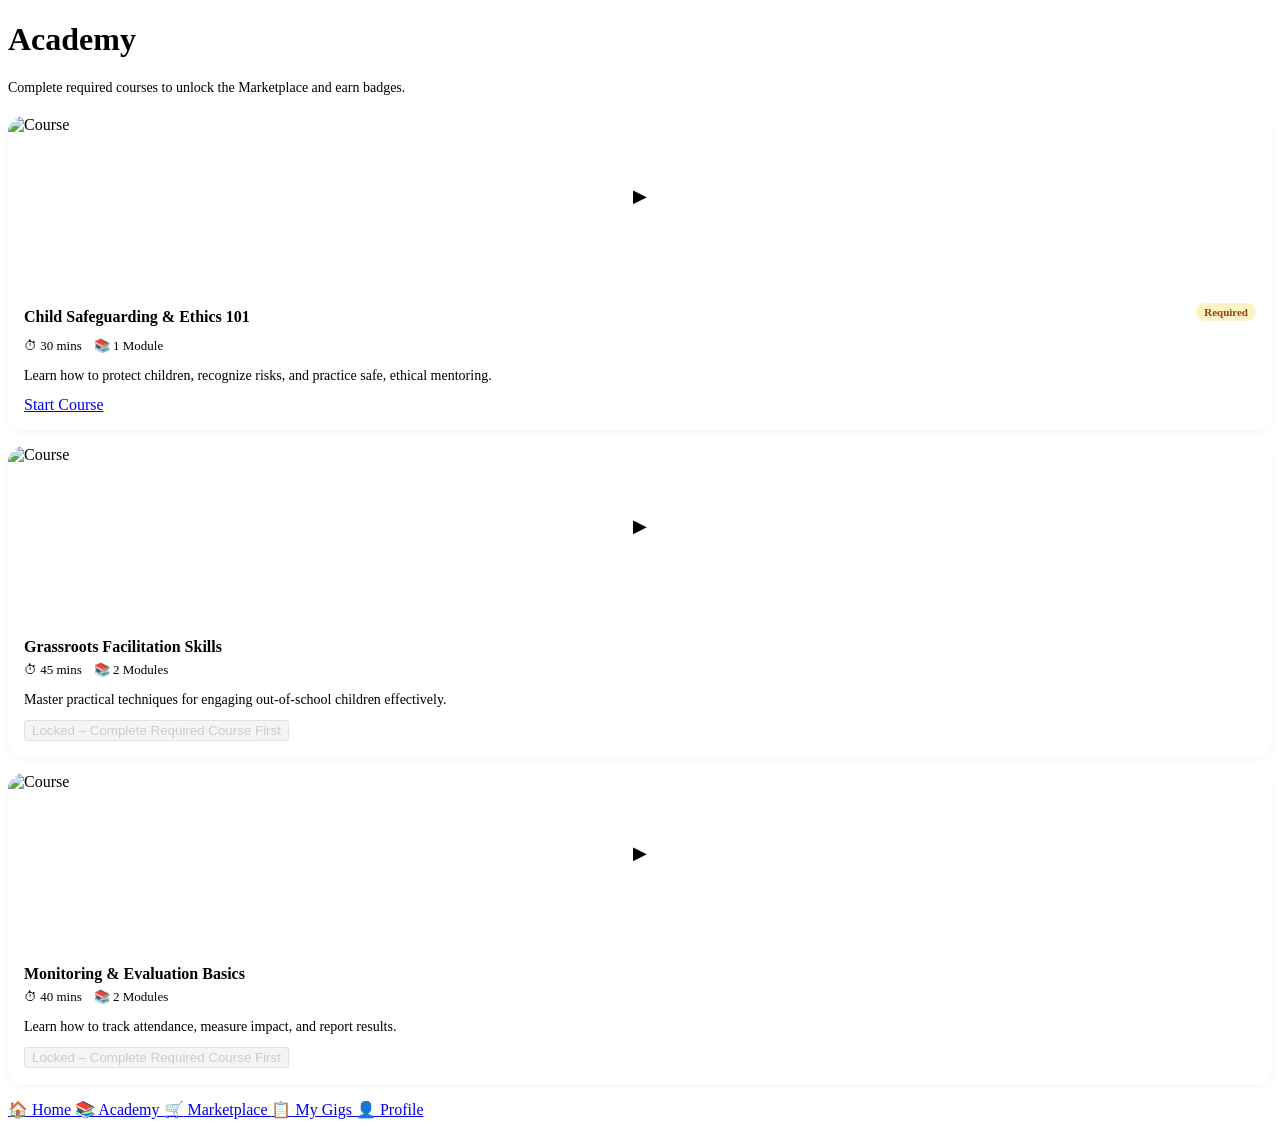
==== academy.html @ 5f18b013 "Add files via upload" ====
<!DOCTYPE html>
<html lang="en">
<head>
  <meta charset="UTF-8" />
  <meta name="viewport" content="width=device-width, initial-scale=1.0" />
  <title>Academy – MentorBridge NG</title>
  <link rel="stylesheet" href="css/style.css" />
  <style>
    .course-card {
      background: white;
      border-radius: 16px;
      overflow: hidden;
      border: 1px solid var(--gray-100);
      box-shadow: 0 2px 8px rgba(0,0,0,0.04);
      margin-bottom: 16px;
    }

    .course-image {
      width: 100%;
      height: 160px;
      position: relative;
    }

    .course-image img {
      width: 100%;
      height: 100%;
      object-fit: cover;
    }

    .play-btn {
      position: absolute;
      top: 50%;
      left: 50%;
      transform: translate(-50%, -50%);
      width: 48px;
      height: 48px;
      background: rgba(255,255,255,0.92);
      border-radius: 50%;
      display: flex;
      align-items: center;
      justify-content: center;
      font-size: 18px;
      color: var(--primary);
    }

    .course-content {
      padding: 16px;
    }

    .course-content h3 {
      font-size: 16px;
      margin-bottom: 6px;
    }

    .course-meta {
      display: flex;
      gap: 12px;
      font-size: 13px;
      color: var(--gray-500);
      margin-bottom: 10px;
    }

    .required-badge {
      background: #fef3c7;
      color: #92400e;
      font-size: 11px;
      font-weight: 600;
      padding: 3px 8px;
      border-radius: 20px;
    }

    .completed-badge {
      background: #d1fae5;
      color: #065f46;
      font-size: 11px;
      font-weight: 600;
      padding: 3px 8px;
      border-radius: 20px;
    }
  </style>
</head>
<body>
  <div class="container">
    <div class="header">
      <h1>Academy</h1>
    </div>

    <div class="page">
      <p style="color: var(--gray-500); font-size: 14px; margin-bottom: 20px;">
        Complete required courses to unlock the Marketplace and earn badges.
      </p>

      <!-- Course 1 - Required -->
      <div class="course-card">
        <div class="course-image">
          <img src="https://images.unsplash.com/photo-1503676260728-1c00da094a0b?w=600" alt="Course">
          <div class="play-btn">▶</div>
        </div>
        <div class="course-content">
          <div style="display: flex; justify-content: space-between; align-items: center; margin-bottom: 6px;">
            <h3>Child Safeguarding & Ethics 101</h3>
            <span id="course1-badge" class="required-badge">Required</span>
          </div>
          <div class="course-meta">
            <span>⏱ 30 mins</span>
            <span>📚 1 Module</span>
          </div>
          <p style="font-size: 14px; color: var(--gray-600); margin-bottom: 12px;">
            Learn how to protect children, recognize risks, and practice safe, ethical mentoring.
          </p>
          <a href="course-detail.html" class="btn btn-primary" id="course1-btn">
            Start Course
          </a>
        </div>
      </div>

      <!-- Course 2 -->
      <div class="course-card">
        <div class="course-image">
          <img src="https://images.unsplash.com/photo-1509062522246-3755977927d7?w=600" alt="Course">
          <div class="play-btn">▶</div>
        </div>
        <div class="course-content">
          <h3>Grassroots Facilitation Skills</h3>
          <div class="course-meta">
            <span>⏱ 45 mins</span>
            <span>📚 2 Modules</span>
          </div>
          <p style="font-size: 14px; color: var(--gray-600); margin-bottom: 12px;">
            Master practical techniques for engaging out-of-school children effectively.
          </p>
          <button class="btn btn-outline" id="course2-btn" disabled style="opacity: 0.6;">
            Locked – Complete Required Course First
          </button>
        </div>
      </div>

      <!-- Course 3 -->
      <div class="course-card">
        <div class="course-image">
          <img src="https://images.unsplash.com/photo-1523240795612-9a054b0db644?w=600" alt="Course">
          <div class="play-btn">▶</div>
        </div>
        <div class="course-content">
          <h3>Monitoring & Evaluation Basics</h3>
          <div class="course-meta">
            <span>⏱ 40 mins</span>
            <span>📚 2 Modules</span>
          </div>
          <p style="font-size: 14px; color: var(--gray-600); margin-bottom: 12px;">
            Learn how to track attendance, measure impact, and report results.
          </p>
          <button class="btn btn-outline" id="course3-btn" disabled style="opacity: 0.6;">
            Locked – Complete Required Course First
          </button>
        </div>
      </div>
    </div>

    <!-- Bottom Navigation -->
    <nav class="bottom-nav">
      <a href="home.html" class="nav-item">
        <span>🏠</span>
        Home
      </a>
      <a href="academy.html" class="nav-item active">
        <span>📚</span>
        Academy
      </a>
      <a href="marketplace.html" class="nav-item">
        <span>🛒</span>
        Marketplace
      </a>
      <a href="my-gigs.html" class="nav-item">
        <span>📋</span>
        My Gigs
      </a>
      <a href="profile.html" class="nav-item">
        <span>👤</span>
        Profile
      </a>
    </nav>
  </div>

  <script src="js/data.js"></script>
  <script src="js/app.js"></script>
  <script>
    document.addEventListener("DOMContentLoaded", function() {
      const isCompleted = localStorage.getItem("course_safeguarding_completed") === "true";

      if (isCompleted) {
        // Update Course 1
        const badge = document.getElementById("course1-badge");
        badge.textContent = "Completed";
        badge.className = "completed-badge";

        const btn1 = document.getElementById("course1-btn");
        btn1.textContent = "Completed ✓";
        btn1.style.background = "#059669";
        btn1.href = "course-detail.html";

        // Unlock other courses
        const btn2 = document.getElementById("course2-btn");
        btn2.disabled = false;
        btn2.style.opacity = "1";
        btn2.textContent = "Start Course";
        btn2.className = "btn btn-primary";
        btn2.onclick = () => alert("This course will be available soon!");

        const btn3 = document.getElementById("course3-btn");
        btn3.disabled = false;
        btn3.style.opacity = "1";
        btn3.textContent = "Start Course";
        btn3.className = "btn btn-primary";
        btn3.onclick = () => alert("This course will be available soon!");
      }
    });
  </script>
</body>
</html>
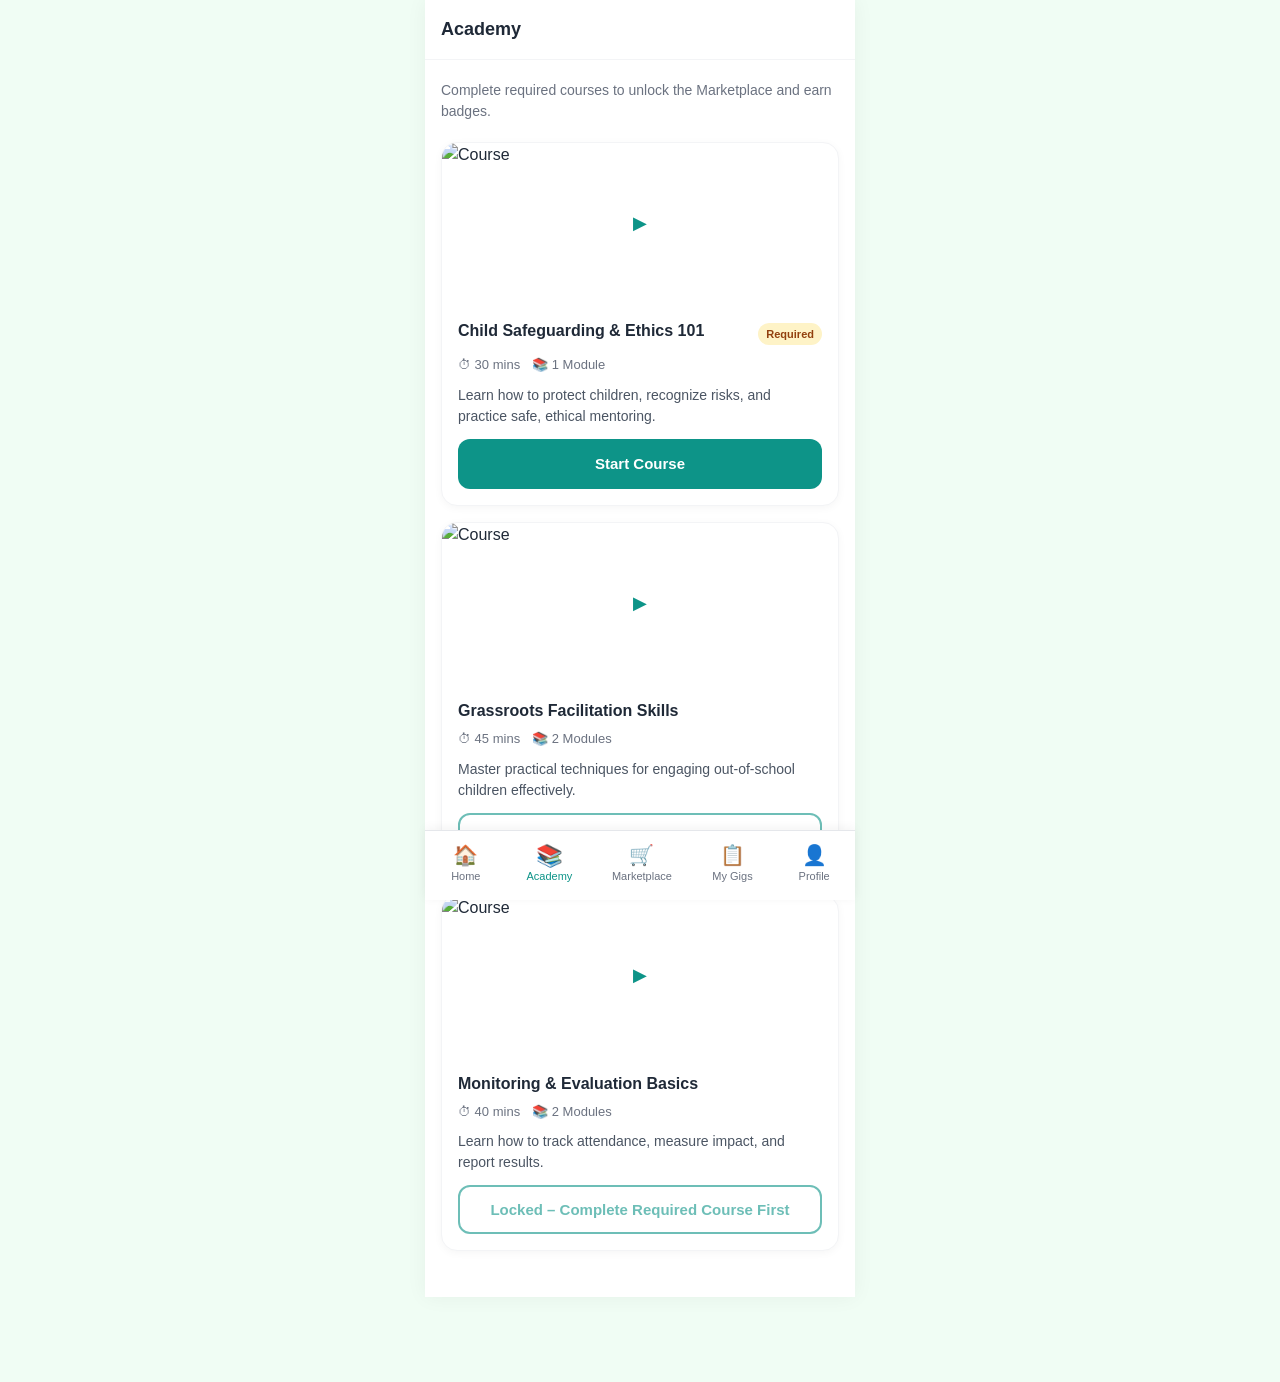
==== commit 4b172676: "Update stylesheet and script paths in academy.html" ====
--- a/academy.html
+++ b/academy.html
@@ -4,7 +4,7 @@
   <meta charset="UTF-8" />
   <meta name="viewport" content="width=device-width, initial-scale=1.0" />
   <title>Academy – MentorBridge NG</title>
-  <link rel="stylesheet" href="css/style.css" />
+  <link rel="stylesheet" href="style.css" />
   <style>
     .course-card {
       background: white;
@@ -182,8 +182,8 @@
     </nav>
   </div>
 
-  <script src="js/data.js"></script>
-  <script src="js/app.js"></script>
+  <script src="data.js"></script>
+  <script src="app.js"></script>
   <script>
     document.addEventListener("DOMContentLoaded", function() {
       const isCompleted = localStorage.getItem("course_safeguarding_completed") === "true";
@@ -217,4 +217,4 @@
     });
   </script>
 </body>
-</html>+</html>
--- a/style.css
+++ b/style.css
@@ -0,0 +1,275 @@
+/* ===== RESET & BASE ===== */
+* {
+  margin: 0;
+  padding: 0;
+  box-sizing: border-box;
+}
+
+body {
+  font-family: -apple-system, BlinkMacSystemFont, "Segoe UI", Roboto, Helvetica, Arial, sans-serif;
+  background: #f0fdf4;
+  color: #1f2937;
+  line-height: 1.5;
+  min-height: 100vh;
+  padding-bottom: 85px; /* Space for bottom navigation */
+  margin: 0;
+}
+
+/* ===== COLORS ===== */
+:root {
+  --primary: #0d9488;
+  --primary-dark: #0f766e;
+  --primary-light: #ccfbf1;
+  --success: #10b981;
+  --gray-50: #f9fafb;
+  --gray-100: #f3f4f6;
+  --gray-200: #e5e7eb;
+  --gray-500: #6b7280;
+  --gray-600: #4b5563;
+  --gray-700: #374151;
+  --gray-900: #111827;
+}
+
+/* ===== LAYOUT ===== */
+.container {
+  max-width: 430px;
+  margin: 0 auto;
+  background: white;
+  min-height: 100vh;
+  position: relative;
+  box-shadow: 0 0 20px rgba(0, 0, 0, 0.05);
+}
+
+.page {
+  padding: 20px 16px 30px;
+}
+
+/* ===== HEADER ===== */
+.header {
+  display: flex;
+  align-items: center;
+  justify-content: space-between;
+  padding: 16px;
+  background: white;
+  border-bottom: 1px solid var(--gray-100);
+  position: sticky;
+  top: 0;
+  z-index: 50;
+}
+
+.header h1 {
+  font-size: 18px;
+  font-weight: 600;
+}
+
+.back-btn {
+  background: none;
+  border: none;
+  font-size: 22px;
+  cursor: pointer;
+  color: var(--gray-700);
+  padding: 4px 8px;
+}
+
+/* ===== BUTTONS ===== */
+.btn {
+  display: inline-flex;
+  align-items: center;
+  justify-content: center;
+  gap: 8px;
+  padding: 14px 20px;
+  border-radius: 12px;
+  font-size: 15px;
+  font-weight: 600;
+  border: none;
+  cursor: pointer;
+  transition: all 0.2s;
+  text-decoration: none;
+  width: 100%;
+}
+
+.btn-primary {
+  background: var(--primary);
+  color: white;
+}
+
+.btn-primary:hover {
+  background: var(--primary-dark);
+}
+
+.btn-outline {
+  background: white;
+  border: 2px solid var(--primary);
+  color: var(--primary);
+}
+
+.btn-sm {
+  padding: 8px 14px;
+  font-size: 13px;
+  width: auto;
+}
+
+/* ===== CARDS ===== */
+.card {
+  background: white;
+  border-radius: 16px;
+  padding: 16px;
+  margin-bottom: 16px;
+  border: 1px solid var(--gray-100);
+  box-shadow: 0 2px 8px rgba(0, 0, 0, 0.04);
+}
+
+.card-title {
+  font-size: 16px;
+  font-weight: 600;
+  margin-bottom: 4px;
+}
+
+.card-meta {
+  font-size: 13px;
+  color: var(--gray-500);
+  display: flex;
+  flex-wrap: wrap;
+  gap: 12px;
+  margin: 8px 0;
+}
+
+/* ===== BADGES / STATUS ===== */
+.badge {
+  display: inline-flex;
+  align-items: center;
+  gap: 4px;
+  padding: 4px 10px;
+  border-radius: 20px;
+  font-size: 12px;
+  font-weight: 600;
+}
+
+.badge-green,
+.badge-open {
+  background: #d1fae5;
+  color: #065f46;
+}
+
+.badge-blue,
+.badge-progress {
+  background: #dbeafe;
+  color: #1e40af;
+}
+
+.badge-completed {
+  background: #e0e7ff;
+  color: #3730a3;
+}
+
+.badge-gray,
+.badge-closed {
+  background: var(--gray-100);
+  color: var(--gray-700);
+}
+
+/* ===== FORMS ===== */
+.form-group {
+  margin-bottom: 16px;
+}
+
+.form-group label {
+  display: block;
+  font-size: 14px;
+  font-weight: 500;
+  margin-bottom: 6px;
+  color: var(--gray-700);
+}
+
+.form-group input,
+.form-group select,
+.form-group textarea {
+  width: 100%;
+  padding: 12px 14px;
+  border: 1px solid var(--gray-200);
+  border-radius: 10px;
+  font-size: 15px;
+  outline: none;
+  background: white;
+}
+
+.form-group input:focus,
+.form-group select:focus,
+.form-group textarea:focus {
+  border-color: var(--primary);
+}
+
+/* ===== BOTTOM NAVIGATION (Fixed) ===== */
+.bottom-nav {
+  position: fixed;
+  bottom: 0;
+  left: 0;
+  right: 0;
+  width: 100%;
+  max-width: 430px;
+  margin: 0 auto;
+  background: white;
+  border-top: 1px solid #e5e7eb;
+  display: flex;
+  justify-content: space-around;
+  align-items: center;
+  padding: 8px 0 calc(10px + env(safe-area-inset-bottom));
+  z-index: 1000;
+  box-shadow: 0 -2px 10px rgba(0, 0, 0, 0.05);
+}
+
+.nav-item {
+  display: flex;
+  flex-direction: column;
+  align-items: center;
+  justify-content: center;
+  gap: 3px;
+  text-decoration: none;
+  color: #6b7280;
+  font-size: 11px;
+  font-weight: 500;
+  padding: 6px 8px;
+  border-radius: 12px;
+  min-width: 58px;
+  transition: all 0.2s ease;
+}
+
+.nav-item span {
+  font-size: 20px;
+  line-height: 1;
+}
+
+.nav-item.active {
+  color: #0d9488;
+}
+
+.nav-item.active span {
+  transform: scale(1.08);
+}
+
+/* ===== UTILITY ===== */
+.text-center { text-align: center; }
+.mt-2 { margin-top: 8px; }
+.mt-4 { margin-top: 16px; }
+.mb-4 { margin-bottom: 16px; }
+.flex { display: flex; }
+.items-center { align-items: center; }
+.justify-between { justify-content: space-between; }
+.gap-2 { gap: 8px; }
+.gap-3 { gap: 12px; }
+
+.empty-state {
+  text-align: center;
+  padding: 60px 20px;
+}
+
+.empty-state h3 {
+  font-size: 18px;
+  margin-bottom: 8px;
+}
+
+.empty-state p {
+  color: var(--gray-500);
+  font-size: 14px;
+  margin-bottom: 24px;
+}
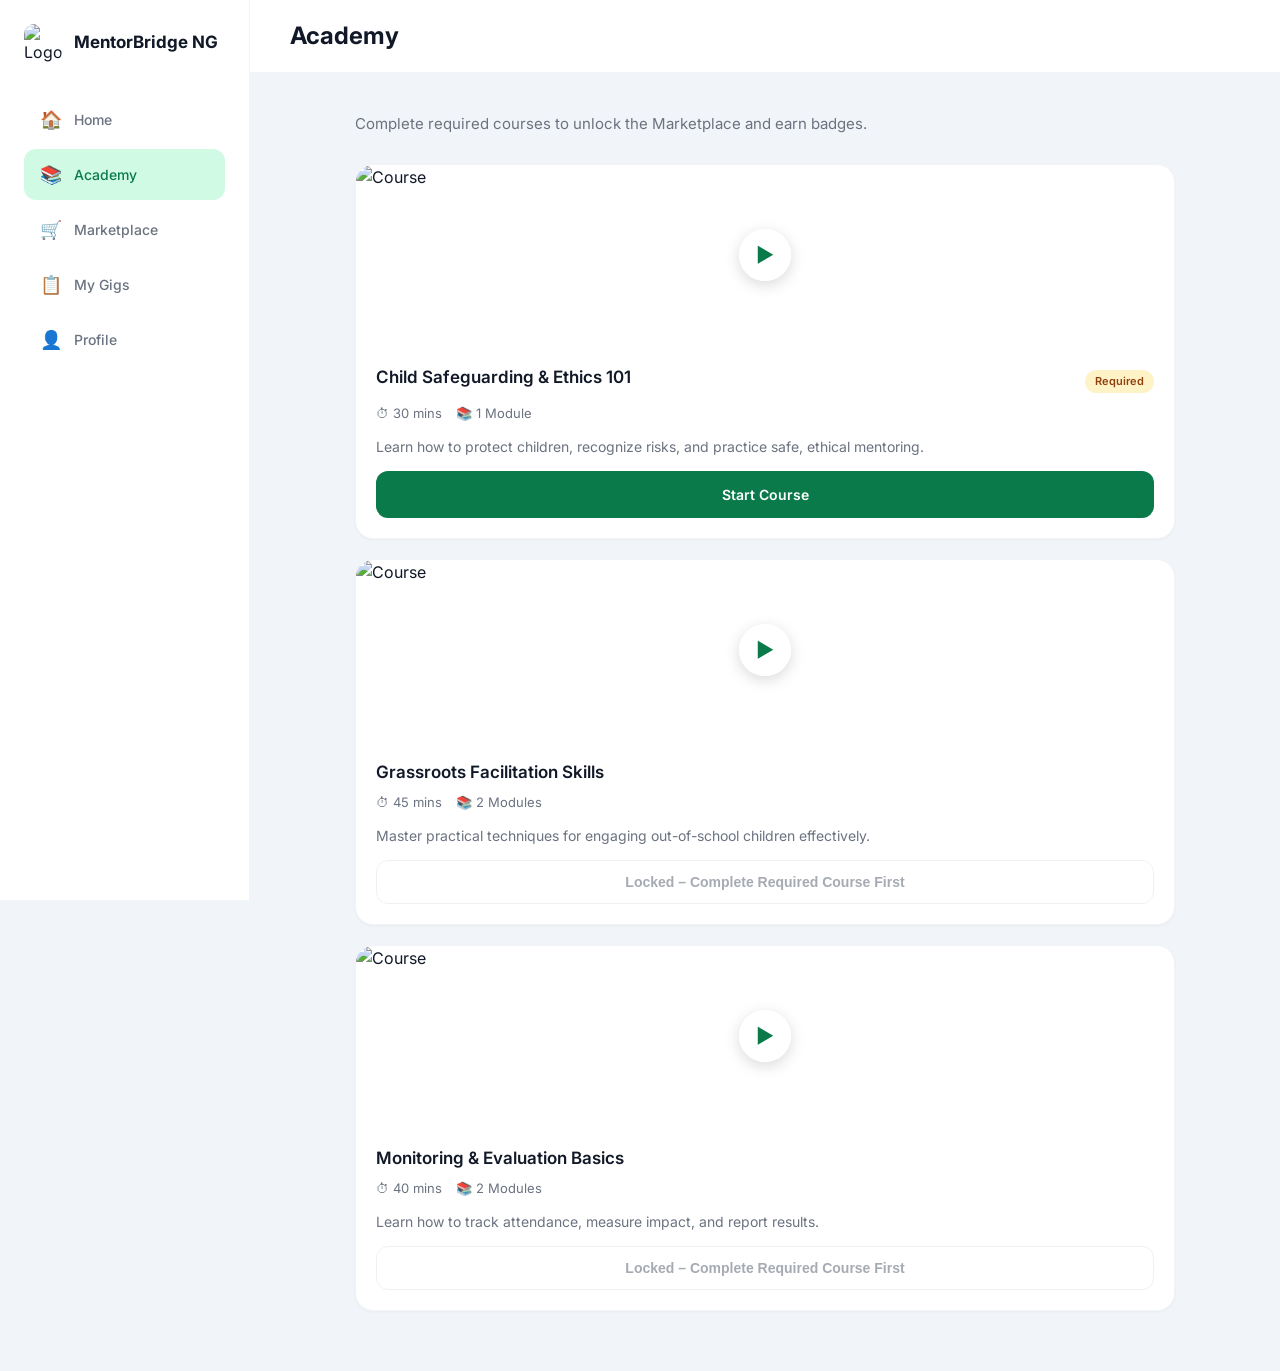
==== commit 46467d4d: "Refactor academy.html with new styles and layout Updated styling and structure of the academy page, " ====
--- a/academy.html
+++ b/academy.html
@@ -4,192 +4,280 @@
   <meta charset="UTF-8" />
   <meta name="viewport" content="width=device-width, initial-scale=1.0" />
   <title>Academy – MentorBridge NG</title>
-  <link rel="stylesheet" href="style.css" />
+  <link href="https://fonts.googleapis.com/css2?family=Inter:wght@400;500;600;700;800&display=swap" rel="stylesheet">
   <style>
+    :root {
+      --primary: #0A7A4B;
+      --primary-dark: #065F3A;
+      --primary-light: #D1FAE5;
+      --gray-50: #f9fafb;
+      --gray-100: #f3f4f6;
+      --gray-200: #e5e7eb;
+      --gray-500: #6b7280;
+      --gray-700: #374151;
+      --gray-900: #111827;
+    }
+    * { margin: 0; padding: 0; box-sizing: border-box; }
+    body {
+      font-family: 'Inter', sans-serif;
+      background: #f1f5f9;
+      color: var(--gray-900);
+      min-height: 100vh;
+      line-height: 1.5;
+    }
+    a { text-decoration: none; color: inherit; }
+
+    .layout { min-height: 100vh; }
+    .sidebar { display: none; }
+    .main { min-width: 0; flex: 1; }
+
+    .header {
+      display: flex; align-items: center; gap: 12px;
+      padding: 16px 20px;
+      background: white;
+      border-bottom: 1px solid var(--gray-100);
+      position: sticky; top: 0; z-index: 50;
+    }
+    .logo { width: 38px; height: 38px; border-radius: 10px; object-fit: contain; }
+    .header h1 { font-size: 18px; font-weight: 700; }
+
+    .content { max-width: 900px; margin: 0 auto; padding: 24px 20px 110px; }
+
+    .intro {
+      color: var(--gray-500);
+      font-size: 15px;
+      margin-bottom: 28px;
+    }
+
     .course-card {
       background: white;
-      border-radius: 16px;
+      border-radius: 18px;
       overflow: hidden;
       border: 1px solid var(--gray-100);
-      box-shadow: 0 2px 8px rgba(0,0,0,0.04);
-      margin-bottom: 16px;
-    }
-
+      box-shadow: 0 1px 3px rgba(0,0,0,0.04);
+      margin-bottom: 20px;
+    }
     .course-image {
       width: 100%;
-      height: 160px;
+      height: 180px;
       position: relative;
     }
-
     .course-image img {
       width: 100%;
       height: 100%;
       object-fit: cover;
     }
-
     .play-btn {
       position: absolute;
       top: 50%;
       left: 50%;
       transform: translate(-50%, -50%);
-      width: 48px;
-      height: 48px;
-      background: rgba(255,255,255,0.92);
+      width: 52px;
+      height: 52px;
+      background: rgba(255,255,255,0.95);
       border-radius: 50%;
       display: flex;
       align-items: center;
       justify-content: center;
-      font-size: 18px;
+      font-size: 20px;
       color: var(--primary);
-    }
-
-    .course-content {
-      padding: 16px;
-    }
-
-    .course-content h3 {
-      font-size: 16px;
-      margin-bottom: 6px;
-    }
-
+      box-shadow: 0 4px 15px rgba(0,0,0,0.15);
+    }
+    .course-body {
+      padding: 20px;
+    }
+    .course-body h3 {
+      font-size: 17px;
+      font-weight: 600;
+      margin-bottom: 8px;
+    }
     .course-meta {
       display: flex;
-      gap: 12px;
+      gap: 14px;
       font-size: 13px;
       color: var(--gray-500);
-      margin-bottom: 10px;
-    }
-
+      margin-bottom: 12px;
+    }
     .required-badge {
       background: #fef3c7;
       color: #92400e;
       font-size: 11px;
       font-weight: 600;
-      padding: 3px 8px;
+      padding: 3px 10px;
       border-radius: 20px;
     }
-
     .completed-badge {
       background: #d1fae5;
       color: #065f46;
       font-size: 11px;
       font-weight: 600;
-      padding: 3px 8px;
+      padding: 3px 10px;
       border-radius: 20px;
+    }
+    .btn-primary, .btn-outline {
+      display: block;
+      width: 100%;
+      text-align: center;
+      padding: 13px;
+      border-radius: 12px;
+      font-weight: 600;
+      font-size: 14px;
+      margin-top: 14px;
+    }
+    .btn-primary {
+      background: var(--primary);
+      color: white;
+      border: none;
+    }
+    .btn-outline {
+      background: white;
+      border: 1.5px solid var(--gray-200);
+      color: var(--gray-500);
+    }
+
+    .bottom-nav {
+      position: fixed; bottom: 0; left: 0; right: 0;
+      background: white; border-top: 1px solid var(--gray-100);
+      display: flex; justify-content: space-around;
+      padding: 10px 0 12px; z-index: 100;
+    }
+    .nav-item {
+      display: flex; flex-direction: column; align-items: center; gap: 3px;
+      color: #9ca3af; font-size: 11px; font-weight: 500;
+    }
+    .nav-item span { font-size: 20px; }
+    .nav-item.active { color: var(--primary); }
+
+    @media (min-width: 768px) {
+      .layout { display: flex; }
+      .sidebar {
+        display: flex; flex-direction: column;
+        width: 250px; flex-shrink: 0; height: 100vh;
+        position: sticky; top: 0;
+        background: white; border-right: 1px solid var(--gray-100); padding: 24px;
+      }
+      .brand { display: flex; align-items: center; gap: 12px; margin-bottom: 32px; }
+      .brand span { font-size: 17px; font-weight: 700; }
+      .side-link {
+        display: flex; align-items: center; gap: 12px;
+        padding: 12px 16px; border-radius: 12px; margin-bottom: 4px;
+        color: var(--gray-500); font-size: 14px; font-weight: 500;
+      }
+      .side-link:hover { background: var(--gray-50); }
+      .side-link.active { background: var(--primary-light); color: var(--primary); }
+      .side-link span { font-size: 18px; }
+
+      .bottom-nav { display: none; }
+      .header .logo { display: none; }
+      .header { padding: 18px 40px; }
+      .header h1 { font-size: 24px; }
+      .content { padding: 40px; }
     }
   </style>
 </head>
 <body>
-  <div class="container">
-    <div class="header">
-      <h1>Academy</h1>
+  <div class="layout">
+    <aside class="sidebar">
+      <div class="brand">
+        <img src="https://i.ibb.co/8nRZn2D5/IMG-20261008-WA0030.jpg" alt="Logo" class="logo">
+        <span>MentorBridge NG</span>
+      </div>
+      <a href="home.html" class="side-link"><span>🏠</span> Home</a>
+      <a href="academy.html" class="side-link active"><span>📚</span> Academy</a>
+      <a href="marketplace.html" class="side-link"><span>🛒</span> Marketplace</a>
+      <a href="my-gigs.html" class="side-link"><span>📋</span> My Gigs</a>
+      <a href="profile.html" class="side-link"><span>👤</span> Profile</a>
+    </aside>
+
+    <div class="main">
+      <div class="header">
+        <img src="https://i.ibb.co/8nRZn2D5/IMG-20261008-WA0030.jpg" alt="Logo" class="logo">
+        <h1>Academy</h1>
+      </div>
+
+      <main class="content">
+        <p class="intro">Complete required courses to unlock the Marketplace and earn badges.</p>
+
+        <!-- Course 1 -->
+        <div class="course-card">
+          <div class="course-image">
+            <img src="https://images.unsplash.com/photo-1503676260728-1c00da094a0b?w=800" alt="Course">
+            <div class="play-btn">▶</div>
+          </div>
+          <div class="course-body">
+            <div style="display:flex; justify-content:space-between; align-items:center; margin-bottom:6px;">
+              <h3>Child Safeguarding & Ethics 101</h3>
+              <span id="course1-badge" class="required-badge">Required</span>
+            </div>
+            <div class="course-meta">
+              <span>⏱ 30 mins</span>
+              <span>📚 1 Module</span>
+            </div>
+            <p style="font-size:14px; color:var(--gray-500); margin-bottom:4px;">
+              Learn how to protect children, recognize risks, and practice safe, ethical mentoring.
+            </p>
+            <a href="course-detail.html" class="btn-primary" id="course1-btn">Start Course</a>
+          </div>
+        </div>
+
+        <!-- Course 2 -->
+        <div class="course-card">
+          <div class="course-image">
+            <img src="https://images.unsplash.com/photo-1509062522246-3755977927d7?w=800" alt="Course">
+            <div class="play-btn">▶</div>
+          </div>
+          <div class="course-body">
+            <h3>Grassroots Facilitation Skills</h3>
+            <div class="course-meta">
+              <span>⏱ 45 mins</span>
+              <span>📚 2 Modules</span>
+            </div>
+            <p style="font-size:14px; color:var(--gray-500);">
+              Master practical techniques for engaging out-of-school children effectively.
+            </p>
+            <button class="btn-outline" id="course2-btn" disabled style="opacity:0.6;">
+              Locked – Complete Required Course First
+            </button>
+          </div>
+        </div>
+
+        <!-- Course 3 -->
+        <div class="course-card">
+          <div class="course-image">
+            <img src="https://images.unsplash.com/photo-1523240795612-9a054b0db644?w=800" alt="Course">
+            <div class="play-btn">▶</div>
+          </div>
+          <div class="course-body">
+            <h3>Monitoring & Evaluation Basics</h3>
+            <div class="course-meta">
+              <span>⏱ 40 mins</span>
+              <span>📚 2 Modules</span>
+            </div>
+            <p style="font-size:14px; color:var(--gray-500);">
+              Learn how to track attendance, measure impact, and report results.
+            </p>
+            <button class="btn-outline" id="course3-btn" disabled style="opacity:0.6;">
+              Locked – Complete Required Course First
+            </button>
+          </div>
+        </div>
+      </main>
     </div>
-
-    <div class="page">
-      <p style="color: var(--gray-500); font-size: 14px; margin-bottom: 20px;">
-        Complete required courses to unlock the Marketplace and earn badges.
-      </p>
-
-      <!-- Course 1 - Required -->
-      <div class="course-card">
-        <div class="course-image">
-          <img src="https://images.unsplash.com/photo-1503676260728-1c00da094a0b?w=600" alt="Course">
-          <div class="play-btn">▶</div>
-        </div>
-        <div class="course-content">
-          <div style="display: flex; justify-content: space-between; align-items: center; margin-bottom: 6px;">
-            <h3>Child Safeguarding & Ethics 101</h3>
-            <span id="course1-badge" class="required-badge">Required</span>
-          </div>
-          <div class="course-meta">
-            <span>⏱ 30 mins</span>
-            <span>📚 1 Module</span>
-          </div>
-          <p style="font-size: 14px; color: var(--gray-600); margin-bottom: 12px;">
-            Learn how to protect children, recognize risks, and practice safe, ethical mentoring.
-          </p>
-          <a href="course-detail.html" class="btn btn-primary" id="course1-btn">
-            Start Course
-          </a>
-        </div>
-      </div>
-
-      <!-- Course 2 -->
-      <div class="course-card">
-        <div class="course-image">
-          <img src="https://images.unsplash.com/photo-1509062522246-3755977927d7?w=600" alt="Course">
-          <div class="play-btn">▶</div>
-        </div>
-        <div class="course-content">
-          <h3>Grassroots Facilitation Skills</h3>
-          <div class="course-meta">
-            <span>⏱ 45 mins</span>
-            <span>📚 2 Modules</span>
-          </div>
-          <p style="font-size: 14px; color: var(--gray-600); margin-bottom: 12px;">
-            Master practical techniques for engaging out-of-school children effectively.
-          </p>
-          <button class="btn btn-outline" id="course2-btn" disabled style="opacity: 0.6;">
-            Locked – Complete Required Course First
-          </button>
-        </div>
-      </div>
-
-      <!-- Course 3 -->
-      <div class="course-card">
-        <div class="course-image">
-          <img src="https://images.unsplash.com/photo-1523240795612-9a054b0db644?w=600" alt="Course">
-          <div class="play-btn">▶</div>
-        </div>
-        <div class="course-content">
-          <h3>Monitoring & Evaluation Basics</h3>
-          <div class="course-meta">
-            <span>⏱ 40 mins</span>
-            <span>📚 2 Modules</span>
-          </div>
-          <p style="font-size: 14px; color: var(--gray-600); margin-bottom: 12px;">
-            Learn how to track attendance, measure impact, and report results.
-          </p>
-          <button class="btn btn-outline" id="course3-btn" disabled style="opacity: 0.6;">
-            Locked – Complete Required Course First
-          </button>
-        </div>
-      </div>
-    </div>
-
-    <!-- Bottom Navigation -->
-    <nav class="bottom-nav">
-      <a href="home.html" class="nav-item">
-        <span>🏠</span>
-        Home
-      </a>
-      <a href="academy.html" class="nav-item active">
-        <span>📚</span>
-        Academy
-      </a>
-      <a href="marketplace.html" class="nav-item">
-        <span>🛒</span>
-        Marketplace
-      </a>
-      <a href="my-gigs.html" class="nav-item">
-        <span>📋</span>
-        My Gigs
-      </a>
-      <a href="profile.html" class="nav-item">
-        <span>👤</span>
-        Profile
-      </a>
-    </nav>
   </div>
 
-  <script src="data.js"></script>
-  <script src="app.js"></script>
+  <nav class="bottom-nav">
+    <a href="home.html" class="nav-item"><span>🏠</span>Home</a>
+    <a href="academy.html" class="nav-item active"><span>📚</span>Academy</a>
+    <a href="marketplace.html" class="nav-item"><span>🛒</span>Marketplace</a>
+    <a href="my-gigs.html" class="nav-item"><span>📋</span>My Gigs</a>
+    <a href="profile.html" class="nav-item"><span>👤</span>Profile</a>
+  </nav>
+
   <script>
     document.addEventListener("DOMContentLoaded", function() {
       const isCompleted = localStorage.getItem("course_safeguarding_completed") === "true";
 
       if (isCompleted) {
-        // Update Course 1
         const badge = document.getElementById("course1-badge");
         badge.textContent = "Completed";
         badge.className = "completed-badge";
@@ -197,22 +285,15 @@
         const btn1 = document.getElementById("course1-btn");
         btn1.textContent = "Completed ✓";
         btn1.style.background = "#059669";
-        btn1.href = "course-detail.html";
 
         // Unlock other courses
-        const btn2 = document.getElementById("course2-btn");
-        btn2.disabled = false;
-        btn2.style.opacity = "1";
-        btn2.textContent = "Start Course";
-        btn2.className = "btn btn-primary";
-        btn2.onclick = () => alert("This course will be available soon!");
-
-        const btn3 = document.getElementById("course3-btn");
-        btn3.disabled = false;
-        btn3.style.opacity = "1";
-        btn3.textContent = "Start Course";
-        btn3.className = "btn btn-primary";
-        btn3.onclick = () => alert("This course will be available soon!");
+        ["course2-btn", "course3-btn"].forEach(id => {
+          const btn = document.getElementById(id);
+          btn.disabled = false;
+          btn.style.opacity = "1";
+          btn.textContent = "Start Course";
+          btn.className = "btn-primary";
+        });
       }
     });
   </script>
